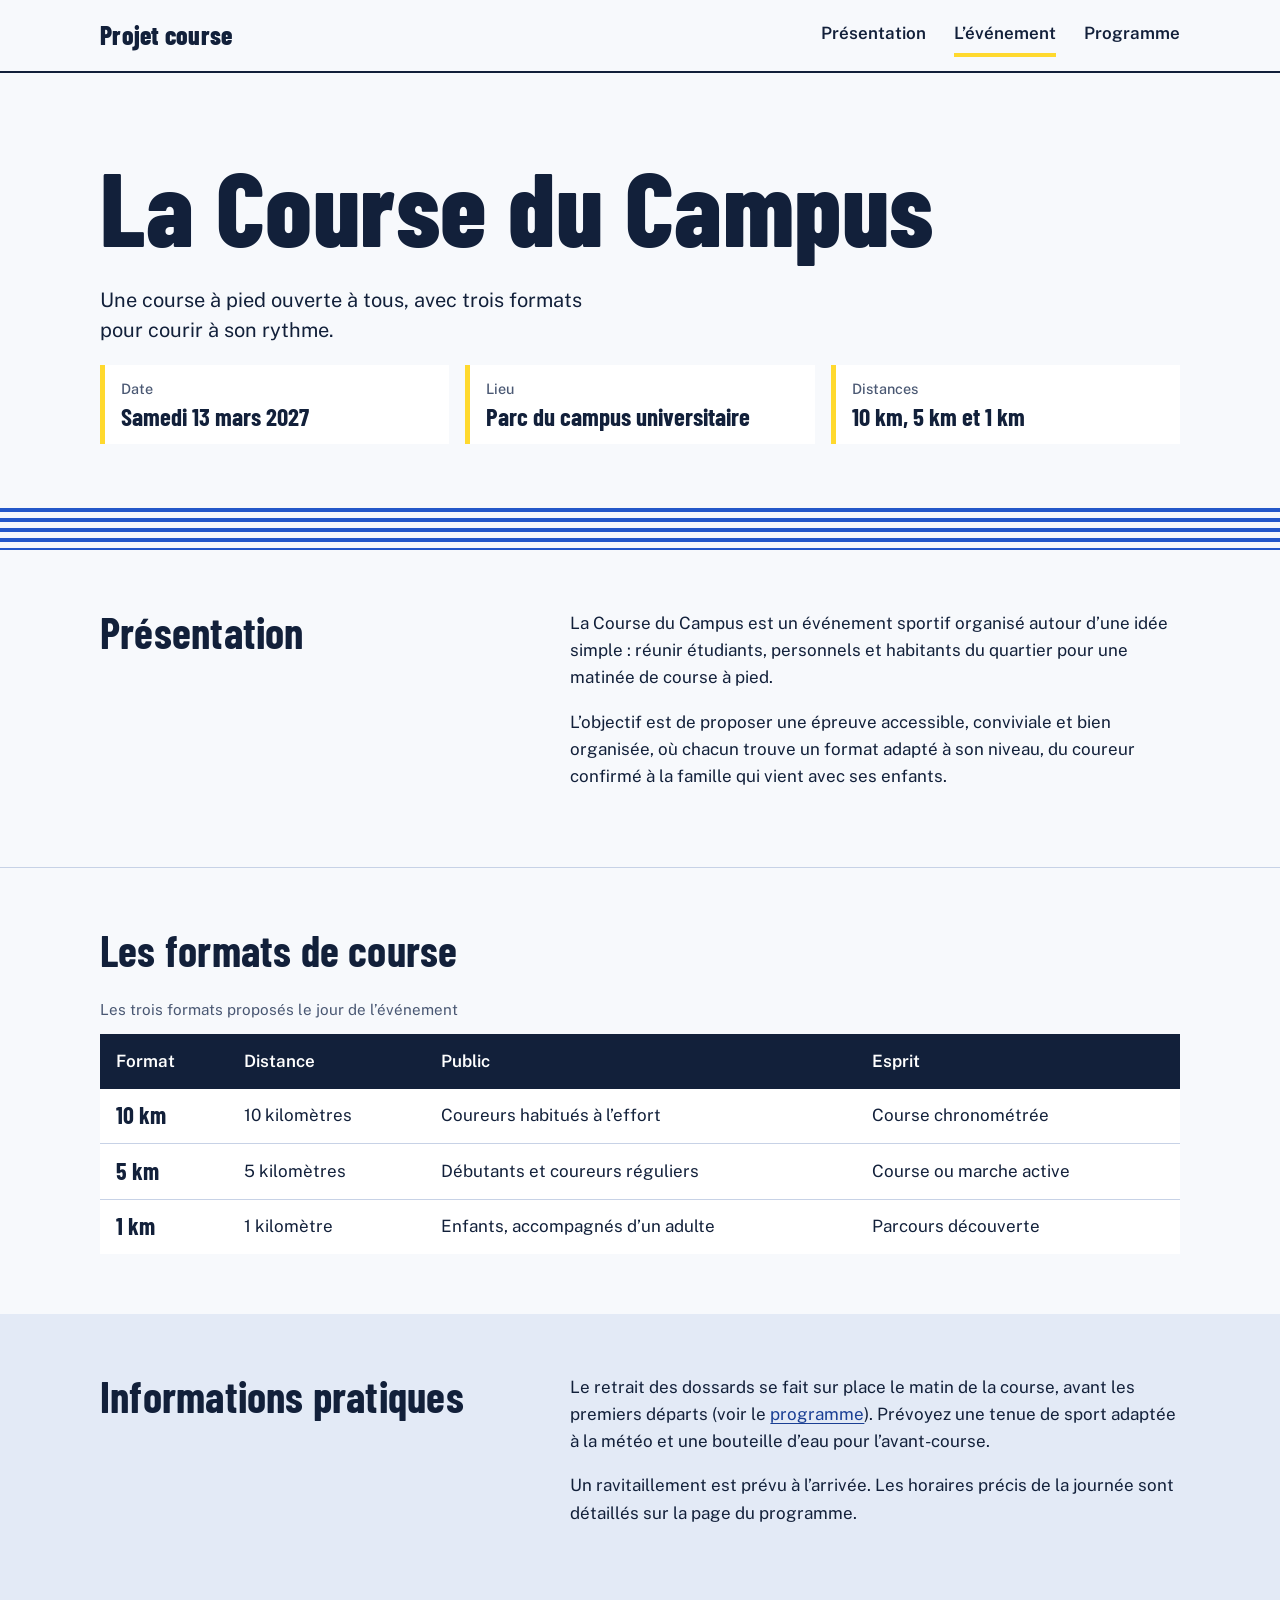
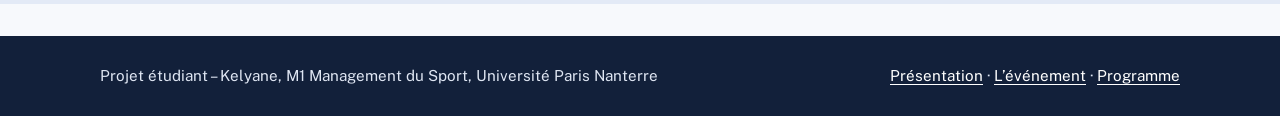
==== evenement.html @ ec355d0d "Add files via upload" ====
<!DOCTYPE html>
<html lang="fr">
<head>
  <meta charset="UTF-8">
  <meta name="viewport" content="width=device-width, initial-scale=1">
  <title>L’événement – La Course du Campus</title>
  <meta name="description" content="Description de la Course du Campus : date, lieu, formats de course et informations pratiques.">
  <link rel="preconnect" href="https://fonts.googleapis.com">
  <link rel="preconnect" href="https://fonts.gstatic.com" crossorigin>
  <link href="https://fonts.googleapis.com/css2?family=Barlow+Condensed:wght@600;700;800&family=Public+Sans:wght@400;500;600&display=swap" rel="stylesheet">
  <link rel="stylesheet" href="style.css">
</head>
<body>

  <header class="site-header">
    <div class="wrap">
      <a class="brand" href="index.html">Projet course</a>
      <nav class="site-nav" aria-label="Navigation principale">
        <ul>
          <li><a href="index.html">Présentation</a></li>
          <li><a href="evenement.html" aria-current="page">L’événement</a></li>
          <li><a href="programme.html">Programme</a></li>
        </ul>
      </nav>
    </div>
  </header>

  <main>

    <!-- ===== À ADAPTER : toutes les informations ci-dessous (nom, date, lieu,
         distances, public) sont des exemples à remplacer par celles de votre course. ===== -->

    <section class="hero">
      <div class="wrap">
        <h1>La Course du Campus</h1>
        <p class="lead">Une course à pied ouverte à tous, avec trois formats pour courir à son rythme.</p>

        <dl class="facts">
          <div>
            <dt>Date</dt>
            <dd>Samedi 13 mars 2027</dd>
          </div>
          <div>
            <dt>Lieu</dt>
            <dd>Parc du campus universitaire</dd>
          </div>
          <div>
            <dt>Distances</dt>
            <dd>10 km, 5 km et 1 km</dd>
          </div>
        </dl>
      </div>
    </section>

    <div class="lanes" aria-hidden="true"></div>

    <section class="section" style="border-top:0">
      <div class="wrap two-col">
        <h2>Présentation</h2>
        <div>
          <p>La Course du Campus est un événement sportif organisé autour d’une idée simple&nbsp;: réunir étudiants, personnels et habitants du quartier pour une matinée de course à pied.</p>
          <p>L’objectif est de proposer une épreuve accessible, conviviale et bien organisée, où chacun trouve un format adapté à son niveau, du coureur confirmé à la famille qui vient avec ses enfants.</p>
        </div>
      </div>
    </section>

    <section class="section">
      <div class="wrap">
        <h2>Les formats de course</h2>
        <div class="table-scroll">
          <table>
            <caption>Les trois formats proposés le jour de l’événement</caption>
            <thead>
              <tr>
                <th scope="col">Format</th>
                <th scope="col">Distance</th>
                <th scope="col">Public</th>
                <th scope="col">Esprit</th>
              </tr>
            </thead>
            <tbody>
              <tr>
                <th scope="row">10 km</th>
                <td>10 kilomètres</td>
                <td>Coureurs habitués à l’effort</td>
                <td>Course chronométrée</td>
              </tr>
              <tr>
                <th scope="row">5 km</th>
                <td>5 kilomètres</td>
                <td>Débutants et coureurs réguliers</td>
                <td>Course ou marche active</td>
              </tr>
              <tr>
                <th scope="row">1 km</th>
                <td>1 kilomètre</td>
                <td>Enfants, accompagnés d’un adulte</td>
                <td>Parcours découverte</td>
              </tr>
            </tbody>
          </table>
        </div>
      </div>
    </section>

    <section class="section section-alt">
      <div class="wrap two-col">
        <h2>Informations pratiques</h2>
        <div>
          <p>Le retrait des dossards se fait sur place le matin de la course, avant les premiers départs (voir le <a href="programme.html">programme</a>). Prévoyez une tenue de sport adaptée à la météo et une bouteille d’eau pour l’avant-course.</p>
          <p>Un ravitaillement est prévu à l’arrivée. Les horaires précis de la journée sont détaillés sur la page du programme.</p>
        </div>
      </div>
    </section>

  </main>

  <footer class="site-footer">
    <div class="wrap">
      <p>Projet étudiant – Kelyane, M1 Management du Sport, Université Paris Nanterre</p>
      <p><a href="index.html">Présentation</a> · <a href="evenement.html">L’événement</a> · <a href="programme.html">Programme</a></p>
    </div>
  </footer>

</body>
</html>
---- style.css ----
/* ==========================================================
   Feuille de style commune – site de présentation d'une course
   Palette inspirée d'une piste d'athlétisme et d'un dossard
   ========================================================== */

:root {
  --ink: #12203a;          /* bleu nuit, texte principal */
  --track: #2458c9;        /* bleu piste */
  --track-dark: #1a3f94;
  --bib: #ffd92e;          /* jaune dossard */
  --paper: #f7f9fc;        /* fond de page */
  --mist: #e3eaf6;         /* fond d'accent doux */
  --line: #c7d2e6;         /* filets */
  --muted: #4a5873;        /* texte secondaire */

  --font-display: "Barlow Condensed", "Arial Narrow", Impact, sans-serif;
  --font-body: "Public Sans", "Segoe UI", Helvetica, Arial, sans-serif;

  --wrap: 1080px;
}

*,
*::before,
*::after {
  box-sizing: border-box;
}

html {
  scroll-behavior: smooth;
}

body {
  margin: 0;
  background: var(--paper);
  color: var(--ink);
  font-family: var(--font-body);
  font-size: 1.0625rem;
  line-height: 1.6;
  -webkit-font-smoothing: antialiased;
}

img,
svg {
  max-width: 100%;
}

a {
  color: var(--track-dark);
  text-underline-offset: 3px;
}

a:hover {
  color: var(--ink);
}

:focus-visible {
  outline: 3px solid var(--track);
  outline-offset: 3px;
  border-radius: 2px;
}

.wrap {
  width: min(100% - 2.5rem, var(--wrap));
  margin-inline: auto;
}

/* ---------- Titres ---------- */

h1,
h2,
h3 {
  font-family: var(--font-display);
  font-weight: 700;
  line-height: 1.02;
  letter-spacing: 0.005em;
  margin: 0 0 0.6em;
}

h1 {
  font-size: clamp(3.4rem, 9vw, 6.5rem);
  font-weight: 800;
}

h2 {
  font-size: clamp(2rem, 4vw, 2.7rem);
}

h3 {
  font-size: 1.5rem;
}

p {
  margin: 0 0 1em;
  max-width: 62ch;
}

.lead {
  font-size: 1.25rem;
  line-height: 1.5;
  color: var(--ink);
  max-width: 44ch;
}

/* ---------- En-tête et navigation ---------- */

.site-header {
  background: var(--paper);
  border-bottom: 2px solid var(--ink);
}

.site-header .wrap {
  display: flex;
  flex-wrap: wrap;
  align-items: center;
  justify-content: space-between;
  gap: 0.5rem 2rem;
  padding-block: 0.9rem;
}

.brand {
  font-family: var(--font-display);
  font-weight: 800;
  font-size: 1.6rem;
  color: var(--ink);
  text-decoration: none;
  letter-spacing: 0.01em;
}

.brand:hover {
  color: var(--track);
}

.site-nav ul {
  display: flex;
  flex-wrap: wrap;
  gap: 0.25rem 1.75rem;
  list-style: none;
  margin: 0;
  padding: 0;
}

.site-nav a {
  display: inline-block;
  padding: 0.35rem 0;
  color: var(--ink);
  font-weight: 600;
  text-decoration: none;
  border-bottom: 4px solid transparent;
}

.site-nav a:hover {
  border-bottom-color: var(--line);
}

.site-nav a[aria-current="page"] {
  border-bottom-color: var(--bib);
}

/* ---------- Bandeau de couloirs (motif de piste) ---------- */

.lanes {
  height: 42px;
  background: repeating-linear-gradient(
    to bottom,
    var(--track) 0 4px,
    transparent 4px 10px
  );
}

/* ---------- Hero ---------- */

.hero {
  padding-block: clamp(2.5rem, 7vw, 5rem) clamp(2.5rem, 6vw, 4rem);
}

.hero-grid {
  display: grid;
  grid-template-columns: 1.15fr 0.85fr;
  gap: clamp(2rem, 6vw, 5rem);
  align-items: center;
}

.hero h1 {
  margin-bottom: 0.25em;
}

/* ---------- Dossard (élément signature) ---------- */

.bib {
  position: relative;
  justify-self: center;
  width: min(100%, 360px);
  background-color: #fff;
  background-image:
    radial-gradient(circle at 20px 20px, var(--line) 0 6px, transparent 7px),
    radial-gradient(circle at calc(100% - 20px) 20px, var(--line) 0 6px, transparent 7px),
    radial-gradient(circle at 20px calc(100% - 66px), var(--line) 0 6px, transparent 7px),
    radial-gradient(circle at calc(100% - 20px) calc(100% - 66px), var(--line) 0 6px, transparent 7px);
  color: var(--ink);
  border: 3px solid var(--ink);
  border-radius: 12px;
  box-shadow: 10px 10px 0 var(--track);
  transform: rotate(-3deg);
  overflow: hidden;
  text-align: center;
}

.bib-body {
  padding: 2.6rem 1.5rem 1.25rem;
}

.bib-number {
  display: block;
  font-family: var(--font-display);
  font-weight: 800;
  font-size: clamp(6rem, 16vw, 9rem);
  line-height: 0.9;
  letter-spacing: 0.01em;
}

.bib-label {
  display: block;
  margin-top: 0.4rem;
  font-family: var(--font-display);
  font-weight: 700;
  font-size: 1.7rem;
  line-height: 1.1;
}

.bib-foot {
  background: var(--track);
  color: #fff;
  padding: 0.8rem 1rem;
  font-weight: 600;
  font-size: 0.98rem;
}

/* ---------- Sections ---------- */

.section {
  padding-block: clamp(2.25rem, 5vw, 3.75rem);
  border-top: 1px solid var(--line);
}

.section-alt {
  background: var(--mist);
  border-top: 0;
}

.two-col {
  display: grid;
  grid-template-columns: 0.8fr 1.2fr;
  gap: clamp(1.5rem, 5vw, 4rem);
  align-items: start;
}

.two-col > h2 {
  margin-bottom: 0;
}

/* Liste de définitions : fiche d'identité */

.facts {
  display: grid;
  grid-template-columns: repeat(auto-fit, minmax(190px, 1fr));
  gap: 1rem;
  margin: 0;
}

.facts > div {
  padding: 0.75rem 1rem 0.85rem;
  background: #fff;
  border-left: 5px solid var(--bib);
}

.facts dt {
  font-size: 0.9rem;
  color: var(--muted);
  font-weight: 500;
}

.facts dd {
  margin: 0.1rem 0 0;
  font-family: var(--font-display);
  font-weight: 700;
  font-size: 1.55rem;
  line-height: 1.15;
}

/* Liens de navigation en grandes lignes (accueil) */

.link-rows {
  list-style: none;
  margin: 0;
  padding: 0;
  border-top: 2px solid var(--ink);
}

.link-rows li {
  border-bottom: 1px solid var(--line);
}

.link-rows a {
  display: grid;
  grid-template-columns: minmax(0, 16rem) 1fr;
  gap: 0.25rem 1.5rem;
  align-items: baseline;
  padding: 1.1rem 0.25rem;
  color: var(--ink);
  text-decoration: none;
}

.link-rows a:hover {
  background: var(--mist);
}

.link-rows .row-title {
  font-family: var(--font-display);
  font-weight: 700;
  font-size: 1.9rem;
  line-height: 1.1;
}

.link-rows a:hover .row-title {
  text-decoration: underline;
  text-decoration-color: var(--bib);
  text-decoration-thickness: 4px;
  text-underline-offset: 5px;
}

.link-rows .row-text {
  color: var(--muted);
}

/* ---------- Tableau des formats de course ---------- */

.table-scroll {
  overflow-x: auto;
}

table {
  width: 100%;
  min-width: 560px;
  border-collapse: collapse;
  background: #fff;
}

caption {
  text-align: left;
  padding-bottom: 0.75rem;
  color: var(--muted);
  font-size: 0.95rem;
}

th,
td {
  text-align: left;
  padding: 0.85rem 1rem;
  vertical-align: top;
}

thead th {
  font-weight: 600;
  background: var(--ink);
  color: #fff;
}

tbody th {
  font-family: var(--font-display);
  font-weight: 700;
  font-size: 1.5rem;
  line-height: 1.1;
}

tbody tr + tr > * {
  border-top: 1px solid var(--line);
}

/* ---------- Programme : frise chronologique ---------- */

.timeline {
  list-style: none;
  margin: 0;
  padding: 0;
}

.timeline li {
  display: grid;
  grid-template-columns: 6.5rem 1fr;
}

.tl-time {
  font-family: var(--font-display);
  font-weight: 800;
  font-size: 2.2rem;
  line-height: 1.1;
  color: var(--ink);
  padding-top: 0.05rem;
}

.tl-body {
  position: relative;
  padding: 0 0 2rem 1.75rem;
  border-left: 3px solid var(--line);
}

.timeline li:last-child .tl-body {
  padding-bottom: 0;
  border-left-color: transparent;
}

.tl-body::before {
  content: "";
  position: absolute;
  left: -10px;
  top: 0.55rem;
  width: 17px;
  height: 17px;
  border-radius: 50%;
  background: var(--bib);
  border: 3px solid var(--ink);
}

/* Les départs de course sont mis en évidence */
.timeline .depart .tl-body::before {
  background: var(--track);
}

.tl-body h3 {
  margin: 0 0 0.2em;
  font-size: 1.7rem;
}

.tl-body p {
  margin: 0;
  color: var(--muted);
}

.legend {
  display: flex;
  align-items: center;
  gap: 0.6rem;
  margin: 0 0 2rem;
  color: var(--muted);
  font-size: 0.95rem;
}

.legend::before {
  content: "";
  flex: none;
  width: 17px;
  height: 17px;
  border-radius: 50%;
  background: var(--track);
  border: 3px solid var(--ink);
}

/* ---------- Pied de page ---------- */

.site-footer {
  margin-top: 2rem;
  background: var(--ink);
  color: #dfe6f3;
  font-size: 0.95rem;
}

.site-footer .wrap {
  padding-block: 1.75rem;
  display: flex;
  flex-wrap: wrap;
  justify-content: space-between;
  gap: 0.5rem 2rem;
}

.site-footer p {
  margin: 0;
  max-width: none;
}

.site-footer a {
  color: #fff;
}

/* ---------- Responsive ---------- */

@media (max-width: 800px) {
  .hero-grid,
  .two-col {
    grid-template-columns: 1fr;
  }

  .bib {
    margin-top: 1rem;
  }

  .link-rows a {
    grid-template-columns: 1fr;
  }

  .timeline li {
    grid-template-columns: 5rem 1fr;
  }

  .tl-time {
    font-size: 1.8rem;
  }
}

@media (prefers-reduced-motion: reduce) {
  html {
    scroll-behavior: auto;
  }
}
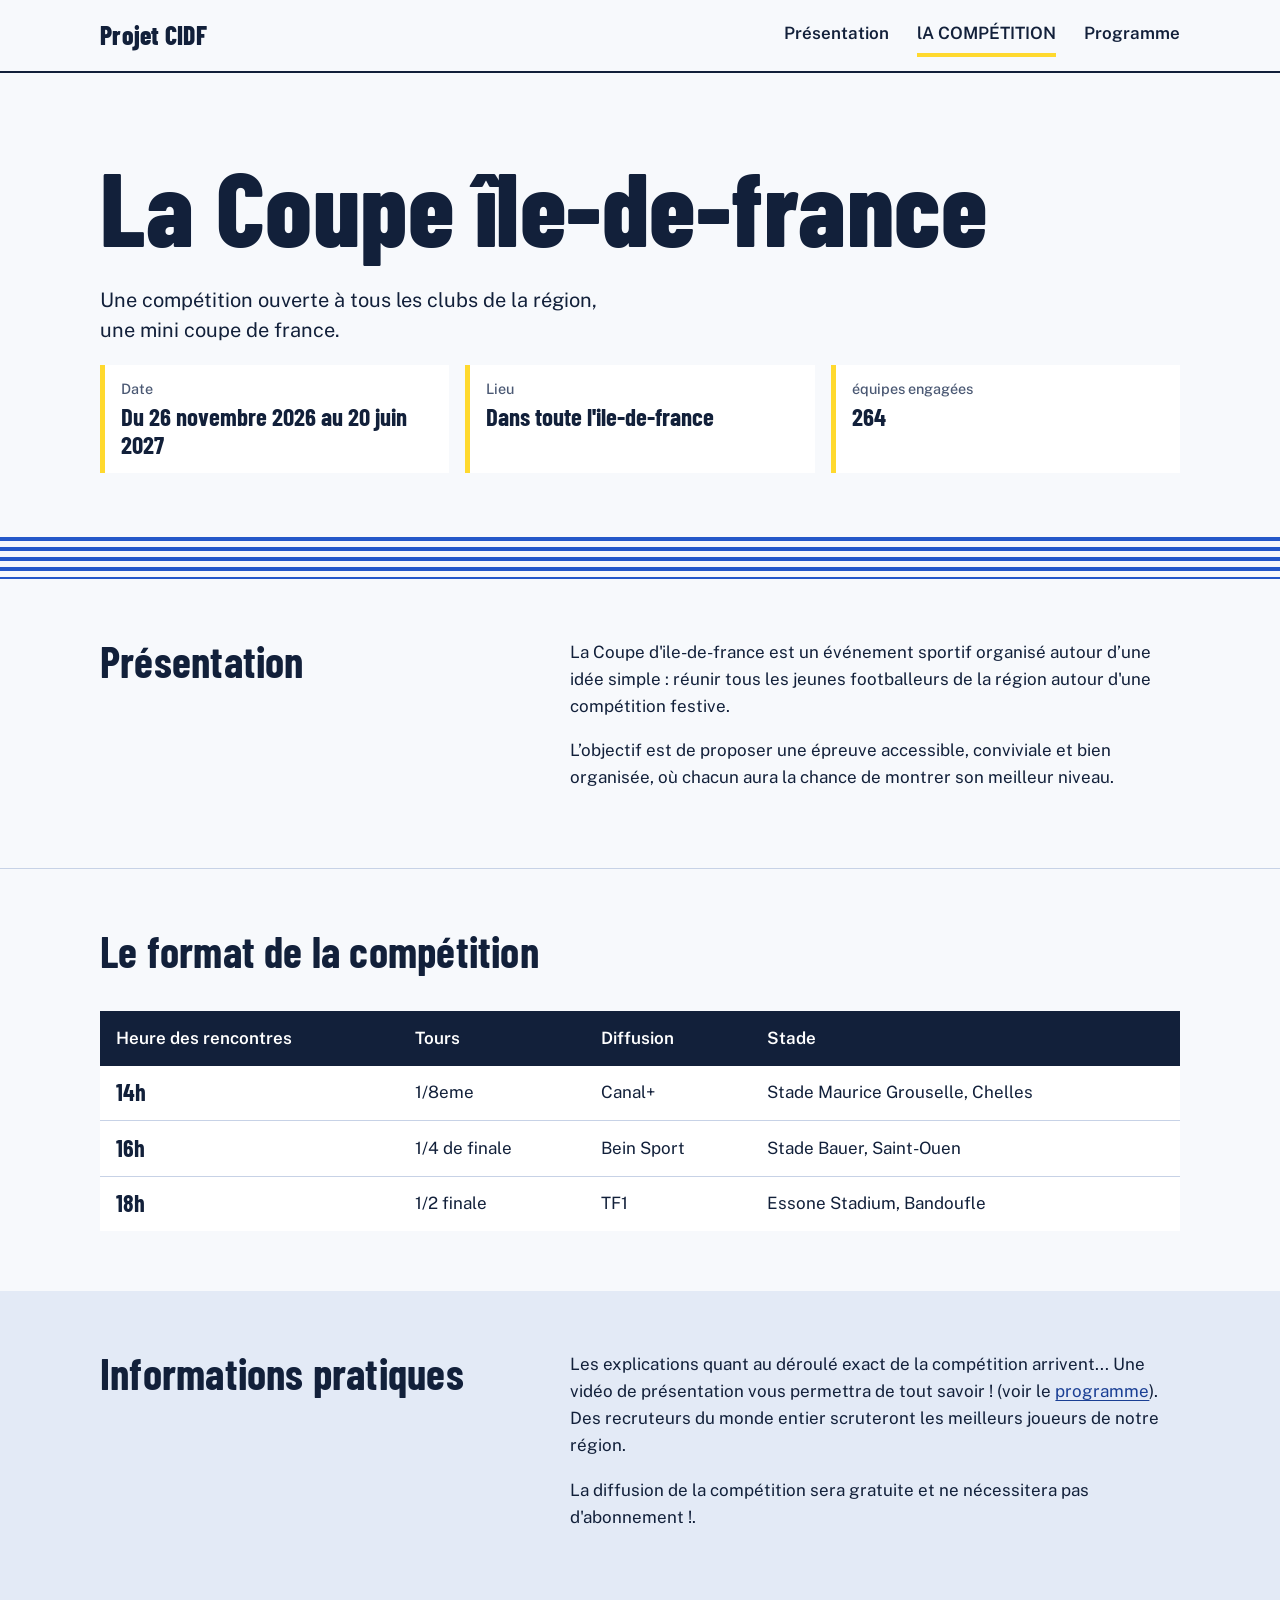
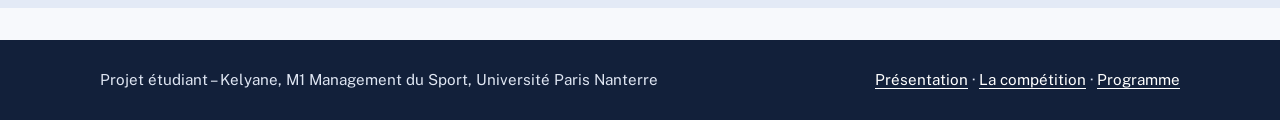
==== commit d7731978: "Add files via upload" ====
--- a/evenement.html
+++ b/evenement.html
@@ -3,8 +3,8 @@
 <head>
   <meta charset="UTF-8">
   <meta name="viewport" content="width=device-width, initial-scale=1">
-  <title>L’événement – La Course du Campus</title>
-  <meta name="description" content="Description de la Course du Campus : date, lieu, formats de course et informations pratiques.">
+  <title>La compétition – La coupe d'île-de-france</title>
+  <meta name="description" content="Description de la coupe d'ile-de-france : date, lieu, formats de course et informations pratiques.">
   <link rel="preconnect" href="https://fonts.googleapis.com">
   <link rel="preconnect" href="https://fonts.gstatic.com" crossorigin>
   <link href="https://fonts.googleapis.com/css2?family=Barlow+Condensed:wght@600;700;800&family=Public+Sans:wght@400;500;600&display=swap" rel="stylesheet">
@@ -14,11 +14,11 @@
 
   <header class="site-header">
     <div class="wrap">
-      <a class="brand" href="index.html">Projet course</a>
+      <a class="brand" href="index.html">Projet CIDF</a>
       <nav class="site-nav" aria-label="Navigation principale">
         <ul>
           <li><a href="index.html">Présentation</a></li>
-          <li><a href="evenement.html" aria-current="page">L’événement</a></li>
+          <li><a href="evenement.html" aria-current="page">lA COMPÉTITION</a></li>
           <li><a href="programme.html">Programme</a></li>
         </ul>
       </nav>
@@ -32,21 +32,21 @@
 
     <section class="hero">
       <div class="wrap">
-        <h1>La Course du Campus</h1>
-        <p class="lead">Une course à pied ouverte à tous, avec trois formats pour courir à son rythme.</p>
+        <h1>La Coupe île-de-france</h1>
+        <p class="lead">Une compétition ouverte à tous les clubs de la région, une mini coupe de france.</p>
 
         <dl class="facts">
           <div>
             <dt>Date</dt>
-            <dd>Samedi 13 mars 2027</dd>
+            <dd>Du 26 novembre 2026 au 20 juin 2027</dd>
           </div>
           <div>
             <dt>Lieu</dt>
-            <dd>Parc du campus universitaire</dd>
+            <dd>Dans toute l'ile-de-france</dd>
           </div>
           <div>
-            <dt>Distances</dt>
-            <dd>10 km, 5 km et 1 km</dd>
+            <dt>équipes engagées </dt>
+            <dd>264</dd>
           </div>
         </dl>
       </div>
@@ -58,44 +58,44 @@
       <div class="wrap two-col">
         <h2>Présentation</h2>
         <div>
-          <p>La Course du Campus est un événement sportif organisé autour d’une idée simple&nbsp;: réunir étudiants, personnels et habitants du quartier pour une matinée de course à pied.</p>
-          <p>L’objectif est de proposer une épreuve accessible, conviviale et bien organisée, où chacun trouve un format adapté à son niveau, du coureur confirmé à la famille qui vient avec ses enfants.</p>
+          <p>La Coupe d'ile-de-france est un événement sportif organisé autour d’une idée simple&nbsp;: réunir tous les jeunes footballeurs de la région autour d'une compétition festive.</p>
+          <p>L’objectif est de proposer une épreuve accessible, conviviale et bien organisée, où chacun aura la chance de montrer son meilleur niveau.</p>
         </div>
       </div>
     </section>
 
     <section class="section">
       <div class="wrap">
-        <h2>Les formats de course</h2>
+        <h2>Le format de la compétition</h2>
         <div class="table-scroll">
           <table>
-            <caption>Les trois formats proposés le jour de l’événement</caption>
+            <caption></caption>
             <thead>
               <tr>
-                <th scope="col">Format</th>
-                <th scope="col">Distance</th>
-                <th scope="col">Public</th>
-                <th scope="col">Esprit</th>
+                <th scope="col">Heure des rencontres</th>
+                <th scope="col">Tours</th>
+                <th scope="col">Diffusion</th>
+                <th scope="col">Stade</th>
               </tr>
             </thead>
             <tbody>
               <tr>
-                <th scope="row">10 km</th>
-                <td>10 kilomètres</td>
-                <td>Coureurs habitués à l’effort</td>
-                <td>Course chronométrée</td>
+                <th scope="row">14h</th>
+                <td>1/8eme</td>
+                <td>Canal+</td>
+                <td>Stade Maurice Grouselle, Chelles</td>
               </tr>
               <tr>
-                <th scope="row">5 km</th>
-                <td>5 kilomètres</td>
-                <td>Débutants et coureurs réguliers</td>
-                <td>Course ou marche active</td>
+                <th scope="row">16h</th>
+                <td>1/4 de finale </td>
+                <td>Bein Sport</td>
+                <td>Stade Bauer, Saint-Ouen</td>
               </tr>
               <tr>
-                <th scope="row">1 km</th>
-                <td>1 kilomètre</td>
-                <td>Enfants, accompagnés d’un adulte</td>
-                <td>Parcours découverte</td>
+                <th scope="row">18h</th>
+                <td>1/2 finale</td>
+                <td>TF1</td>
+                <td>Essone Stadium, Bandoufle</td>
               </tr>
             </tbody>
           </table>
@@ -107,8 +107,8 @@
       <div class="wrap two-col">
         <h2>Informations pratiques</h2>
         <div>
-          <p>Le retrait des dossards se fait sur place le matin de la course, avant les premiers départs (voir le <a href="programme.html">programme</a>). Prévoyez une tenue de sport adaptée à la météo et une bouteille d’eau pour l’avant-course.</p>
-          <p>Un ravitaillement est prévu à l’arrivée. Les horaires précis de la journée sont détaillés sur la page du programme.</p>
+          <p>Les explications quant au déroulé exact de la compétition arrivent... Une vidéo de présentation vous permettra de tout savoir ! (voir le <a href="programme.html">programme</a>). Des recruteurs du monde entier scruteront les meilleurs joueurs de notre région.</p>
+          <p>La diffusion de la compétition sera gratuite et ne nécessitera pas d'abonnement !.</p>
         </div>
       </div>
     </section>
@@ -118,7 +118,7 @@
   <footer class="site-footer">
     <div class="wrap">
       <p>Projet étudiant – Kelyane, M1 Management du Sport, Université Paris Nanterre</p>
-      <p><a href="index.html">Présentation</a> · <a href="evenement.html">L’événement</a> · <a href="programme.html">Programme</a></p>
+      <p><a href="index.html">Présentation</a> · <a href="evenement.html">La compétition</a> · <a href="programme.html">Programme</a></p>
     </div>
   </footer>
 
